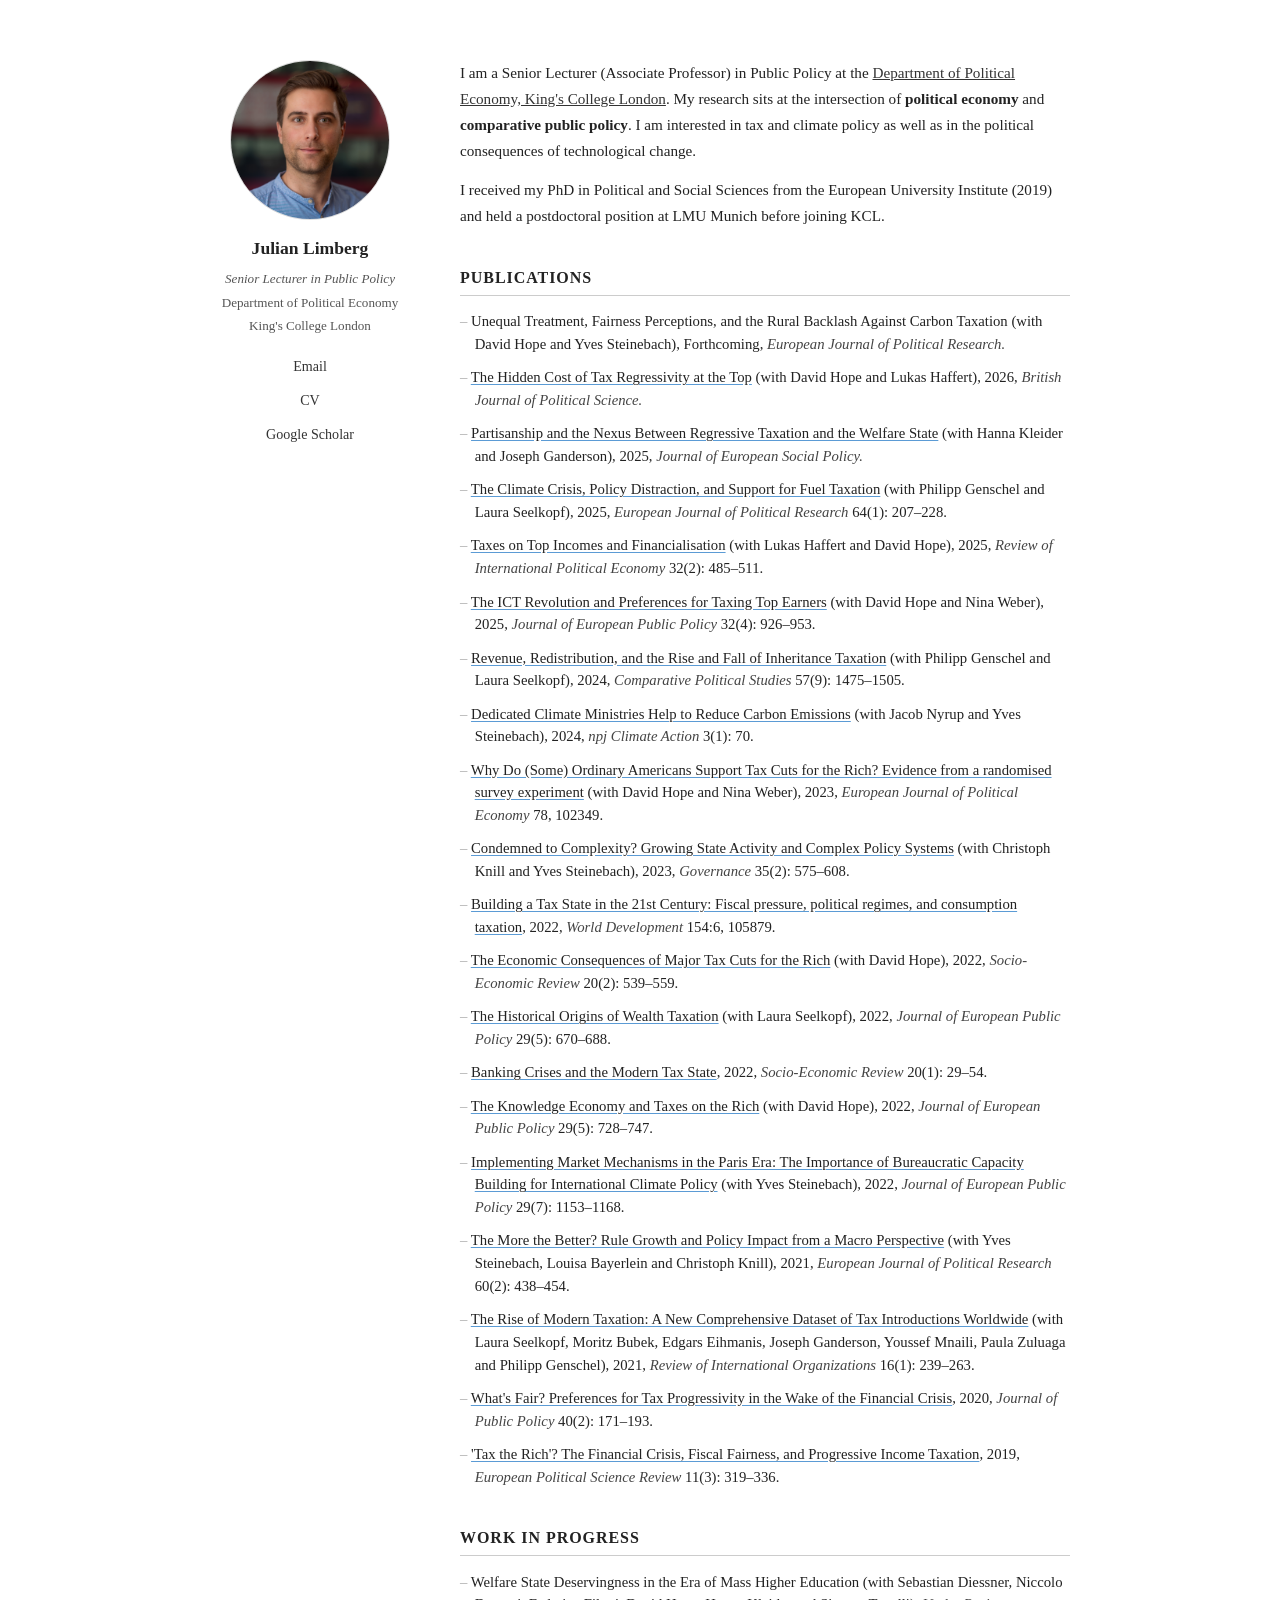
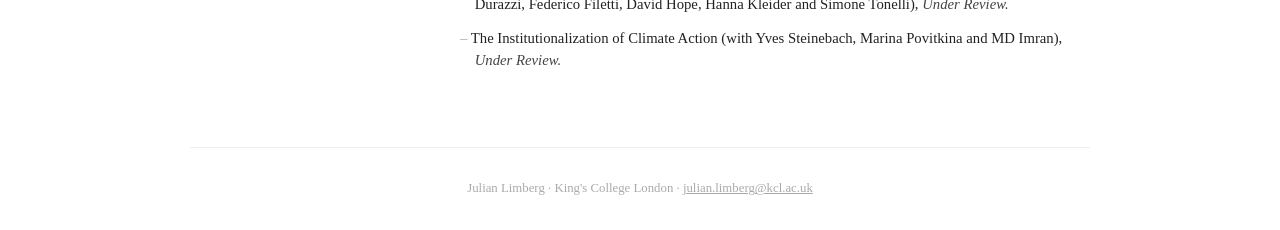
==== index.html @ 9c795adc "Initial commit" ====
<!DOCTYPE html>
<html lang="en">
<head>
  <meta charset="UTF-8" />
  <meta name="viewport" content="width=device-width, initial-scale=1.0" />
  <title>Julian Limberg</title>
  <link rel="stylesheet" href="style.css" />
</head>
<body>

  <div class="page">

    <!-- ===== LEFT COLUMN ===== -->
    <aside class="sidebar">
      <img
        src="Julian Limberg0628.JPG"
        alt="Julian Limberg"
        class="photo"
      />
      <h1>Julian Limberg</h1>
      <p class="position">Senior Lecturer in Public Policy</p>
      <p class="institution">Department of Political Economy<br>King's College London</p>

      <nav>
        <a href="mailto:julian.limberg@kcl.ac.uk">Email</a>
        <a href="Limberg_CV_2026_02.pdf">CV</a>
        <a href="https://scholar.google.com/scholar?q=Julian+Limberg" target="_blank">Google Scholar</a>
      </nav>
    </aside>

    <!-- ===== MAIN CONTENT ===== -->
    <main>

      <section id="about">
        <p>
          I am a Senior Lecturer (Associate Professor) in Public Policy at the
          <a href="https://www.kcl.ac.uk/political-economy" target="_blank">Department of Political Economy,
          King's College London</a>. My research sits at the intersection of
          <strong>political economy</strong> and <strong>comparative public policy</strong>. I am interested in tax and climate policy as well as in the political consequences of technological change.
        </p>
        <p>
          I received my PhD in Political and Social Sciences from the
          European University Institute (2019) and held a postdoctoral position at LMU Munich
          before joining KCL.
        </p>
      </section>

      <section id="publications">
        <h2>Publications</h2>

        <ul>
          <li>
            Unequal Treatment, Fairness Perceptions, and the Rural Backlash Against Carbon Taxation
            (with David Hope and Yves Steinebach), Forthcoming, <em>European Journal of Political Research.</em>
          </li>
          <li>
            <a href="https://doi.org/10.1017/S0007123425101269" target="_blank">The Hidden Cost of Tax Regressivity at the Top</a> (with David Hope and Lukas Haffert), 2026, <em>British Journal of Political Science.</em>
          </li>
          <li>
            <a href="https://doi.org/10.1177/09589287251396387" target="_blank">Partisanship and the Nexus Between Regressive Taxation and the Welfare State</a>
            (with Hanna Kleider and Joseph Ganderson), 2025, <em>Journal of European Social Policy.</em>
          </li>
          <li>
            <a href="https://doi.org/10.1111/1475-6765.12687" target="_blank">The Climate Crisis, Policy Distraction, and Support for Fuel Taxation</a>
            (with Philipp Genschel and Laura Seelkopf), 2025, <em>European Journal of Political Research</em> 64(1): 207–228.
          </li>
          <li>
            <a href="https://doi.org/10.1080/09692290.2024.2442698" target="_blank">Taxes on Top Incomes and Financialisation</a>
            (with Lukas Haffert and David Hope), 2025, <em>Review of International Political Economy</em> 32(2): 485–511.
          </li>
          <li>
            <a href="https://doi.org/10.1080/13501763.2024.2327536" target="_blank">The ICT Revolution and Preferences for Taxing Top Earners</a>
            (with David Hope and Nina Weber), 2025, <em>Journal of European Public Policy</em> 32(4): 926–953.
          </li>
          <li>
            <a href="https://doi.org/10.1177/00104140231194065" target="_blank">Revenue, Redistribution, and the Rise and Fall of Inheritance Taxation</a>
            (with Philipp Genschel and Laura Seelkopf), 2024, <em>Comparative Political Studies</em> 57(9): 1475–1505.
          </li>
          <li>
            <a href="https://doi.org/10.1038/s44168-024-00147-9" target="_blank">Dedicated Climate Ministries Help to Reduce Carbon Emissions</a>
            (with Jacob Nyrup and Yves Steinebach), 2024, <em>npj Climate Action</em> 3(1): 70.
          </li>
          <li>
            <a href="https://doi.org/10.1016/j.ejpoleco.2022.102349" target="_blank">Why Do (Some) Ordinary Americans Support Tax Cuts for the Rich? Evidence from a randomised survey experiment</a>
            (with David Hope and Nina Weber), 2023, <em>European Journal of Political Economy</em> 78, 102349.
          </li>
          <li>
            <a href="https://doi.org/10.1111/gove.12684" target="_blank">Condemned to Complexity? Growing State Activity and Complex Policy Systems</a>
            (with Christoph Knill and Yves Steinebach), 2023, <em>Governance</em> 35(2): 575–608.
          </li>
          <li>
            <a href="https://doi.org/10.1016/j.worlddev.2022.105879" target="_blank">Building a Tax State in the 21st Century: Fiscal pressure, political regimes, and consumption taxation</a>, 2022, <em>World Development</em> 154:6, 105879.
          </li>
          <li>
            <a href="https://doi.org/10.1093/ser/mwab061" target="_blank">The Economic Consequences of Major Tax Cuts for the Rich</a>
            (with David Hope), 2022, <em>Socio-Economic Review</em> 20(2): 539–559.
          </li>
          <li>
            <a href="https://doi.org/10.1080/13501763.2021.1992486" target="_blank">The Historical Origins of Wealth Taxation</a>
            (with Laura Seelkopf), 2022, <em>Journal of European Public Policy</em> 29(5): 670–688.
          </li>
          <li>
            <a href="https://doi.org/10.1093/ser/mwz055" target="_blank">Banking Crises and the Modern Tax State</a>, 2022, <em>Socio-Economic Review</em> 20(1): 29–54.
          </li>
          <li>
            <a href="https://doi.org/10.1080/13501763.2021.1992483" target="_blank">The Knowledge Economy and Taxes on the Rich</a>
            (with David Hope), 2022, <em>Journal of European Public Policy</em> 29(5): 728–747.
          </li>
          <li>
            <a href="https://doi.org/10.1080/13501763.2021.1925330" target="_blank">Implementing Market Mechanisms in the Paris Era: The Importance of Bureaucratic Capacity Building for International Climate Policy</a>
            (with Yves Steinebach), 2022, <em>Journal of European Public Policy</em> 29(7): 1153–1168.
          </li>
          <li>
            <a href="https://doi.org/10.1111/1475-6765.12406" target="_blank">The More the Better? Rule Growth and Policy Impact from a Macro Perspective</a>
            (with Yves Steinebach, Louisa Bayerlein and Christoph Knill), 2021, <em>European Journal of Political Research</em> 60(2): 438–454.
          </li>
          <li>
            <a href="https://doi.org/10.1007/s11558-019-09359-9" target="_blank">The Rise of Modern Taxation: A New Comprehensive Dataset of Tax Introductions Worldwide</a>
            (with Laura Seelkopf, Moritz Bubek, Edgars Eihmanis, Joseph Ganderson, Youssef Mnaili, Paula Zuluaga and Philipp Genschel), 2021, <em>Review of International Organizations</em> 16(1): 239–263.
          </li>
          <li>
            <a href="https://doi.org/10.1017/S0143814X18000430" target="_blank">What's Fair? Preferences for Tax Progressivity in the Wake of the Financial Crisis</a>, 2020, <em>Journal of Public Policy</em> 40(2): 171–193.
          </li>
          <li>
            <a href="https://doi.org/10.1017/S1755773919000183" target="_blank">'Tax the Rich'? The Financial Crisis, Fiscal Fairness, and Progressive Income Taxation</a>, 2019, <em>European Political Science Review</em> 11(3): 319–336.
          </li>
        </ul>
      </section>

      <section id="working-papers">
        <h2>Work in Progress</h2>
        <ul>
          <li>
            Welfare State Deservingness in the Era of Mass Higher Education
            (with Sebastian Diessner, Niccolo Durazzi, Federico Filetti, David Hope, Hanna Kleider and Simone Tonelli), <em>Under Review.</em>
          </li>
          <li>
            The Institutionalization of Climate Action
            (with Yves Steinebach, Marina Povitkina and MD Imran), <em>Under Review.</em>
          </li>
        </ul>
      </section>

    </main>
  </div>

  <footer>
    <p>Julian Limberg &middot; King's College London &middot;
      <a href="mailto:julian.limberg@kcl.ac.uk">julian.limberg@kcl.ac.uk</a>
    </p>
  </footer>

</body>
</html>
---- style.css ----
/* =====================================================
   Julian Limberg – Simple Academic Website
   ===================================================== */

* { box-sizing: border-box; margin: 0; padding: 0; }

body {
  font-family: Georgia, 'Times New Roman', serif;
  font-size: 15px;
  line-height: 1.7;
  color: #222;
  background: #fff;
}

a { color: #333; text-decoration: underline; }
a:hover { color: #000; }

/* ---- Two-column layout ---- */
.page {
  display: flex;
  align-items: flex-start;
  max-width: 900px;
  margin: 60px auto 40px;
  padding: 0 20px;
  gap: 50px;
}

/* ---- Sidebar (left) ---- */
.sidebar {
  width: 200px;
  flex-shrink: 0;
  position: sticky;
  top: 40px;
  text-align: center;
}

.photo {
  width: 160px;
  height: 160px;
  object-fit: cover;
  object-position: center 30%;
  border-radius: 50%;
  display: block;
  margin: 0 auto 14px;
  border: 1px solid #ddd;
}

.sidebar h1 {
  font-size: 1.1rem;
  font-weight: bold;
  margin-bottom: 4px;
}

.position {
  font-size: 0.82rem;
  color: #555;
  margin-bottom: 2px;
  font-style: italic;
}

.institution {
  font-size: 0.82rem;
  color: #555;
  margin-bottom: 16px;
}

.sidebar nav {
  display: flex;
  flex-direction: column;
  gap: 5px;
  margin-top: 12px;
}

.sidebar nav a {
  font-size: 0.88rem;
  color: #333;
  text-decoration: none;
  padding: 2px 0;
  border-bottom: 1px solid transparent;
}

.sidebar nav a:hover {
  border-bottom-color: #333;
}

/* ---- Main content (right) ---- */
main {
  flex: 1;
  min-width: 0;
}

section {
  margin-bottom: 2.2rem;
}

section p {
  margin-bottom: 0.85rem;
  font-size: 0.95rem;
}

h2 {
  font-size: 1rem;
  font-weight: bold;
  text-transform: uppercase;
  letter-spacing: 0.06em;
  border-bottom: 1px solid #ccc;
  padding-bottom: 4px;
  margin-bottom: 0.9rem;
  color: #222;
}

ul {
  list-style: none;
  padding: 0;
  display: flex;
  flex-direction: column;
  gap: 0.65rem;
}

li {
  font-size: 0.92rem;
  line-height: 1.55;
  padding-left: 1em;
  text-indent: -1em;
}

li::before {
  content: "–  ";
  color: #aaa;
}

em { font-style: italic; color: #444; }
strong { font-weight: bold; }

/* ---- Publication / WIP links ---- */
#publications a, #working-papers a {
  color: inherit;
  text-decoration: underline;
  text-decoration-color: #5b9bd5;
  text-underline-offset: 2px;
}
#publications a:hover, #working-papers a:hover {
  text-decoration: none;
}

/* ---- Footer ---- */
footer {
  text-align: center;
  font-size: 0.8rem;
  color: #aaa;
  padding: 30px 20px;
  border-top: 1px solid #eee;
  max-width: 900px;
  margin: 0 auto;
}

footer a { color: #aaa; }
footer a:hover { color: #555; }

/* ---- Responsive ---- */
@media (max-width: 640px) {
  .page {
    flex-direction: column;
    margin-top: 30px;
    gap: 30px;
  }
  .sidebar {
    width: 100%;
    position: static;
  }
  .photo {
    width: 130px;
    height: 130px;
  }
}
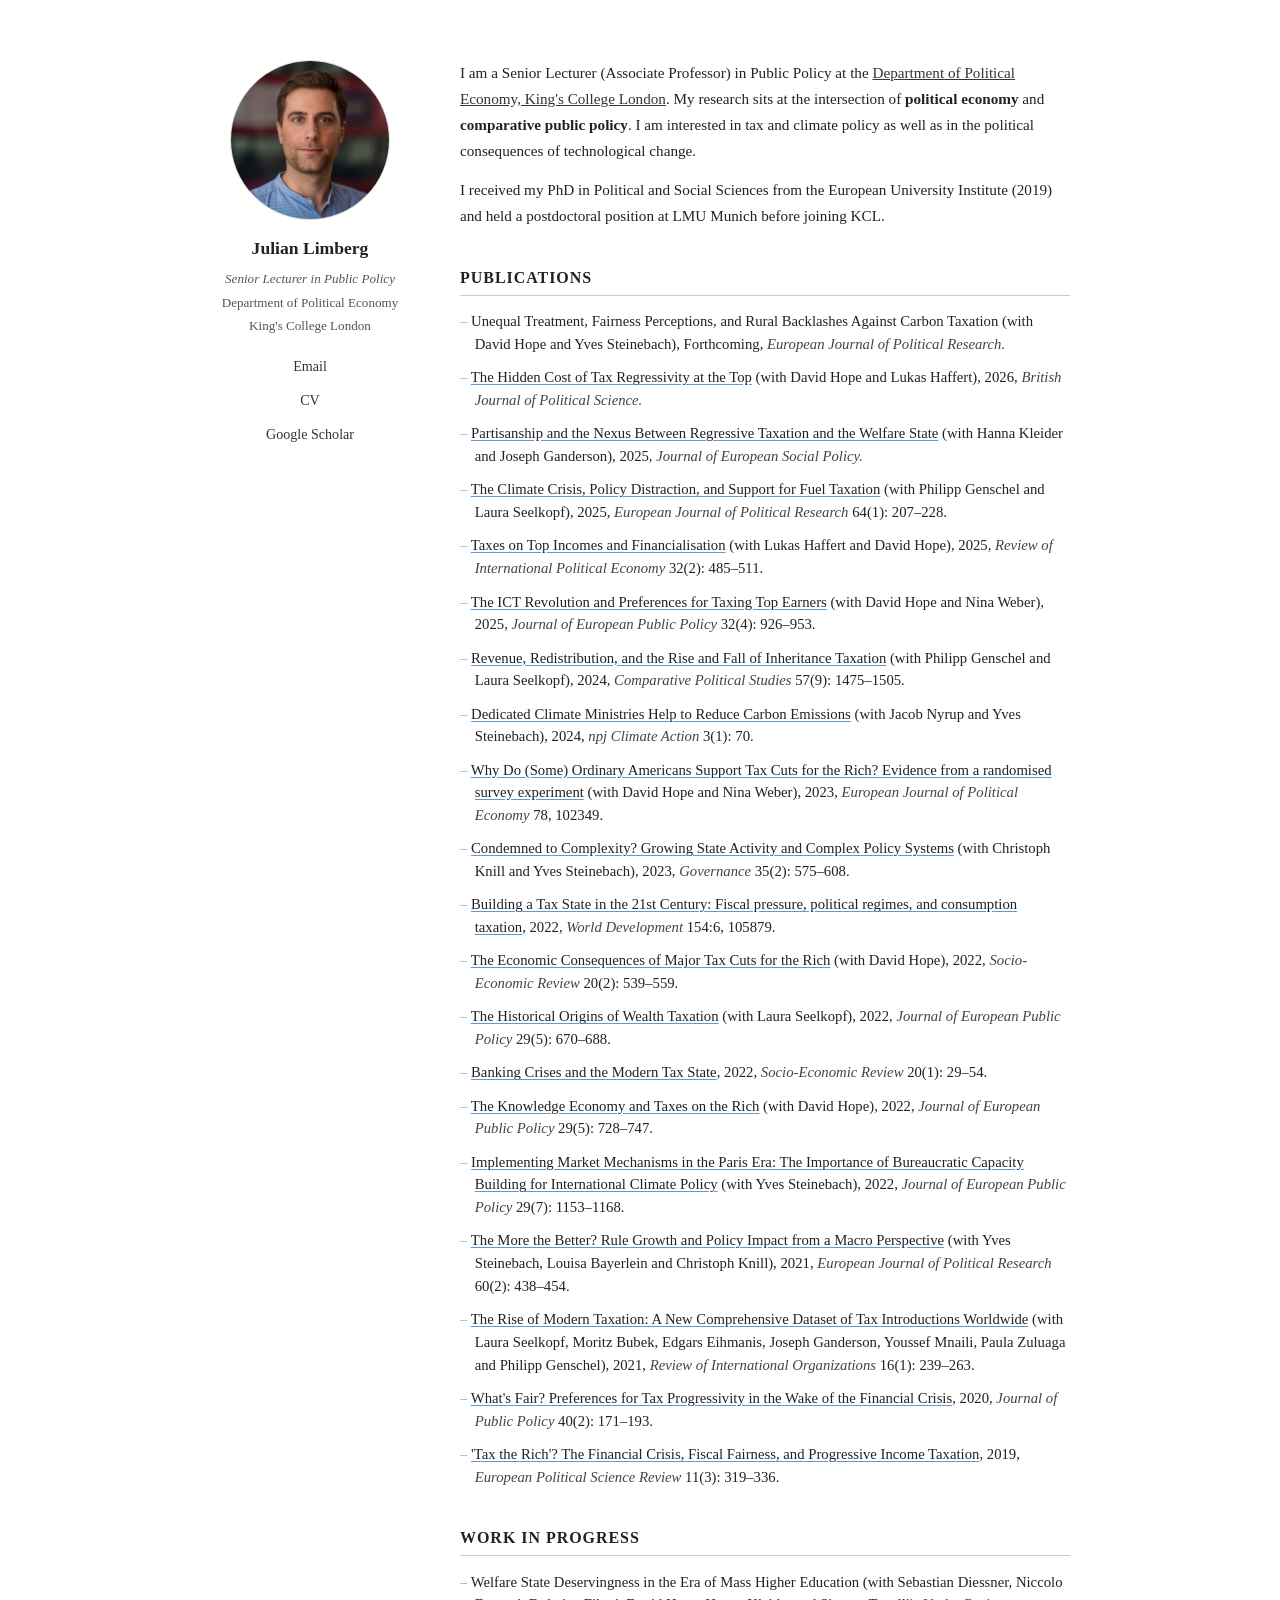
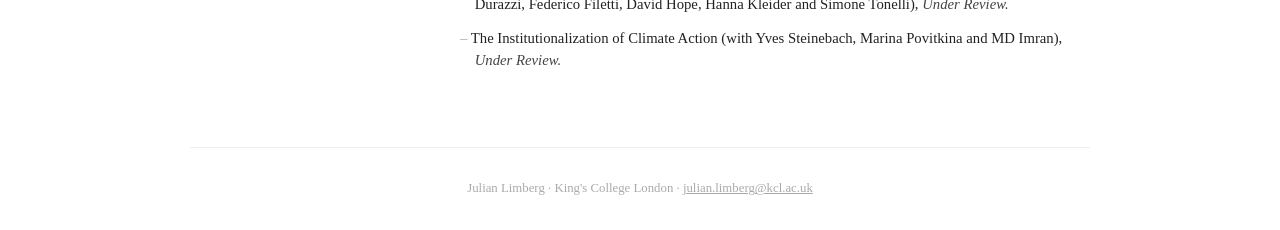
==== commit 5d6232e3: "Update website" ====
--- a/index.html
+++ b/index.html
@@ -50,7 +50,7 @@
 
         <ul>
           <li>
-            Unequal Treatment, Fairness Perceptions, and the Rural Backlash Against Carbon Taxation
+            Unequal Treatment, Fairness Perceptions, and Rural Backlashes Against Carbon Taxation
             (with David Hope and Yves Steinebach), Forthcoming, <em>European Journal of Political Research.</em>
           </li>
           <li>
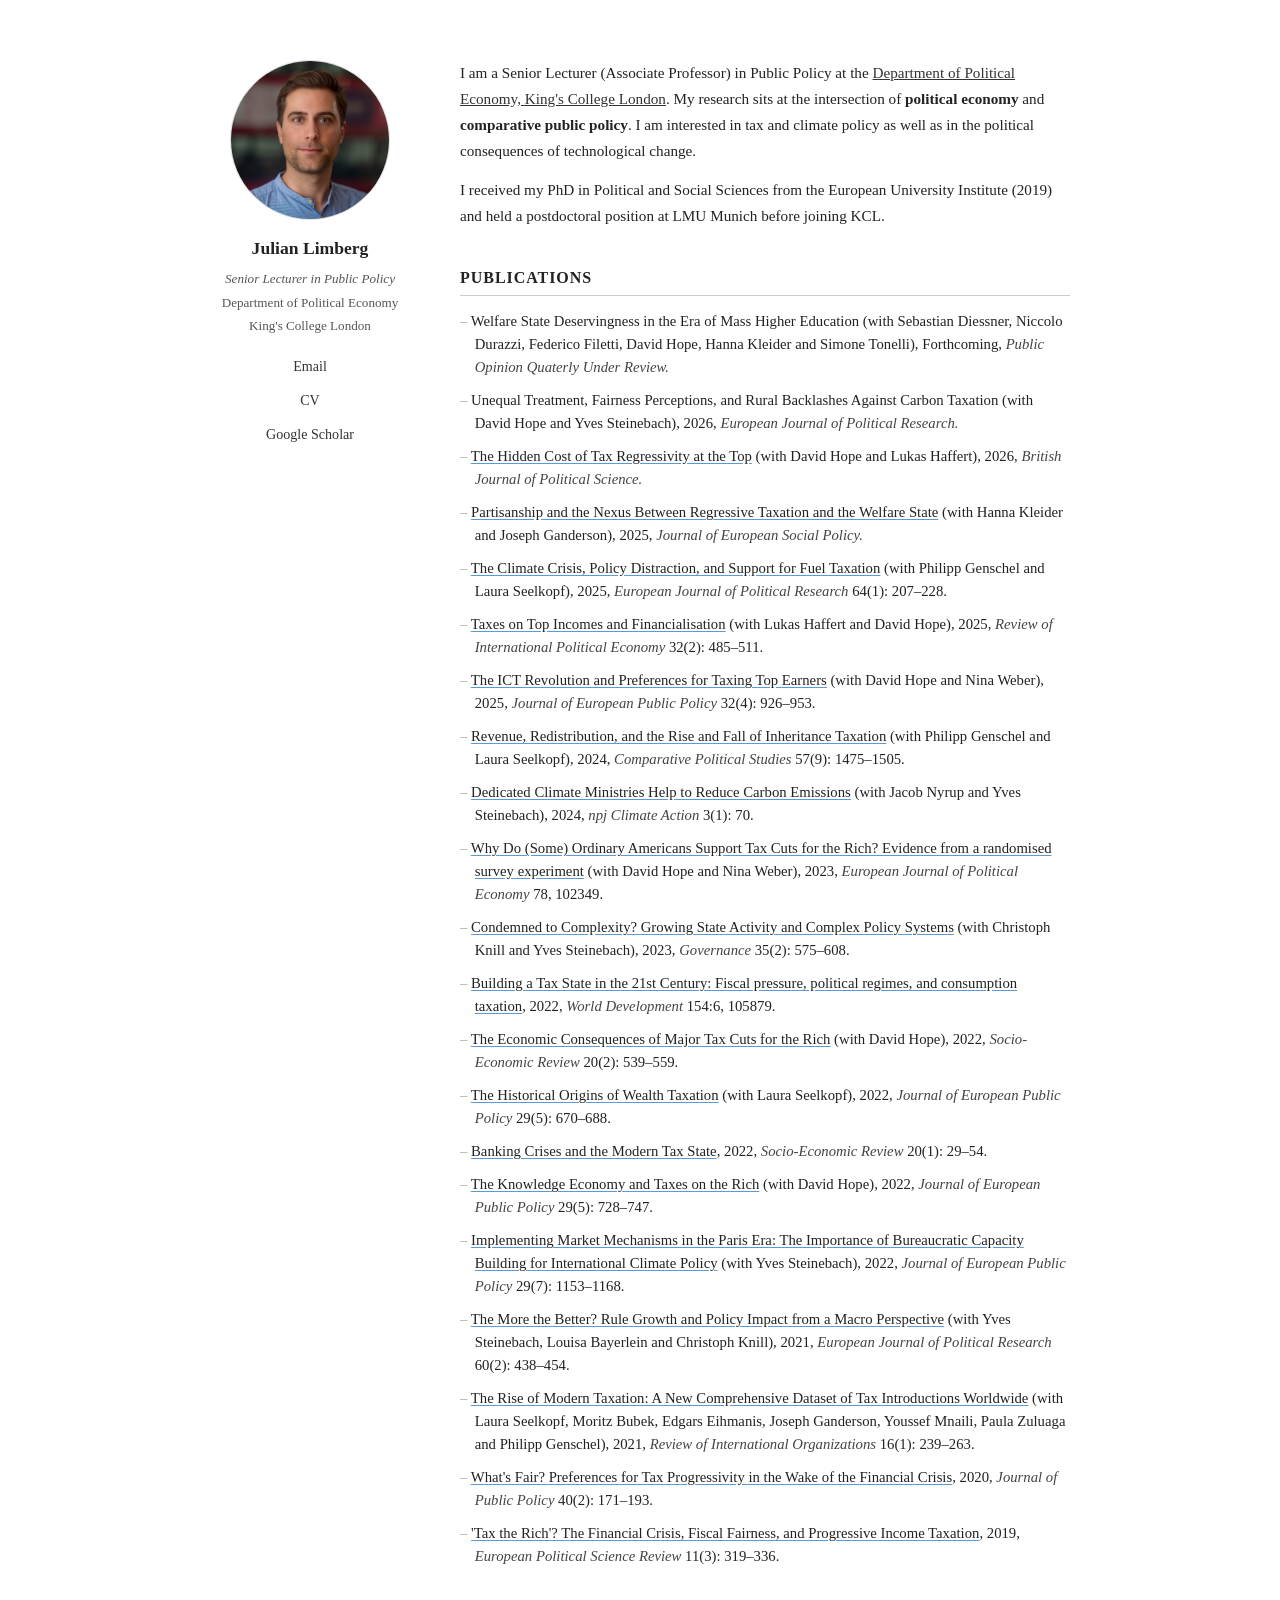
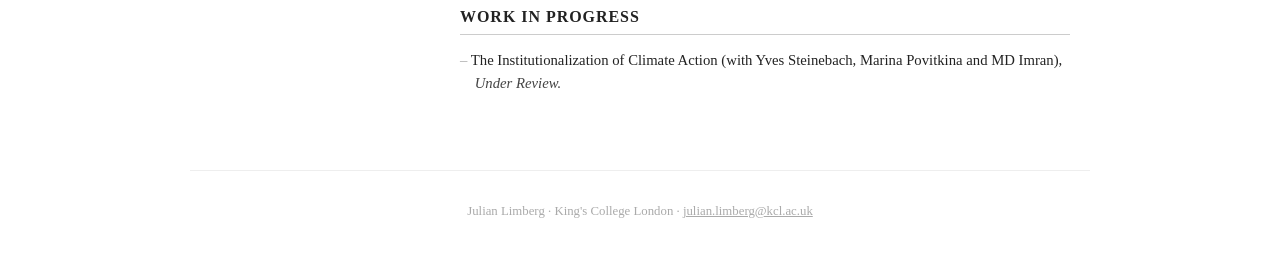
==== commit f32416e4: "Update CV and publications Co-Authored-By: Claude Opus 4.7 (1M context) <noreply@anthropic.com>" ====
--- a/index.html
+++ b/index.html
@@ -23,8 +23,8 @@
 
       <nav>
         <a href="mailto:julian.limberg@kcl.ac.uk">Email</a>
-        <a href="Limberg_CV_2026_02.pdf">CV</a>
-        <a href="https://scholar.google.com/scholar?q=Julian+Limberg" target="_blank">Google Scholar</a>
+        <a href="Limberg_CV_2026_05.pdf">CV</a>
+        <a href="https://scholar.google.com/citations?user=rmLYTsMAAAAJ&hl=de" target="_blank">Google Scholar</a>
       </nav>
     </aside>
 
@@ -50,8 +50,12 @@
 
         <ul>
           <li>
+            Welfare State Deservingness in the Era of Mass Higher Education
+            (with Sebastian Diessner, Niccolo Durazzi, Federico Filetti, David Hope, Hanna Kleider and Simone Tonelli), Forthcoming, <em>Public Opinion Quaterly Under Review.</em>
+          </li>
+          <li>
             Unequal Treatment, Fairness Perceptions, and Rural Backlashes Against Carbon Taxation
-            (with David Hope and Yves Steinebach), Forthcoming, <em>European Journal of Political Research.</em>
+            (with David Hope and Yves Steinebach), 2026, <em>European Journal of Political Research.</em>
           </li>
           <li>
             <a href="https://doi.org/10.1017/S0007123425101269" target="_blank">The Hidden Cost of Tax Regressivity at the Top</a> (with David Hope and Lukas Haffert), 2026, <em>British Journal of Political Science.</em>
@@ -131,10 +135,6 @@
         <h2>Work in Progress</h2>
         <ul>
           <li>
-            Welfare State Deservingness in the Era of Mass Higher Education
-            (with Sebastian Diessner, Niccolo Durazzi, Federico Filetti, David Hope, Hanna Kleider and Simone Tonelli), <em>Under Review.</em>
-          </li>
-          <li>
             The Institutionalization of Climate Action
             (with Yves Steinebach, Marina Povitkina and MD Imran), <em>Under Review.</em>
           </li>
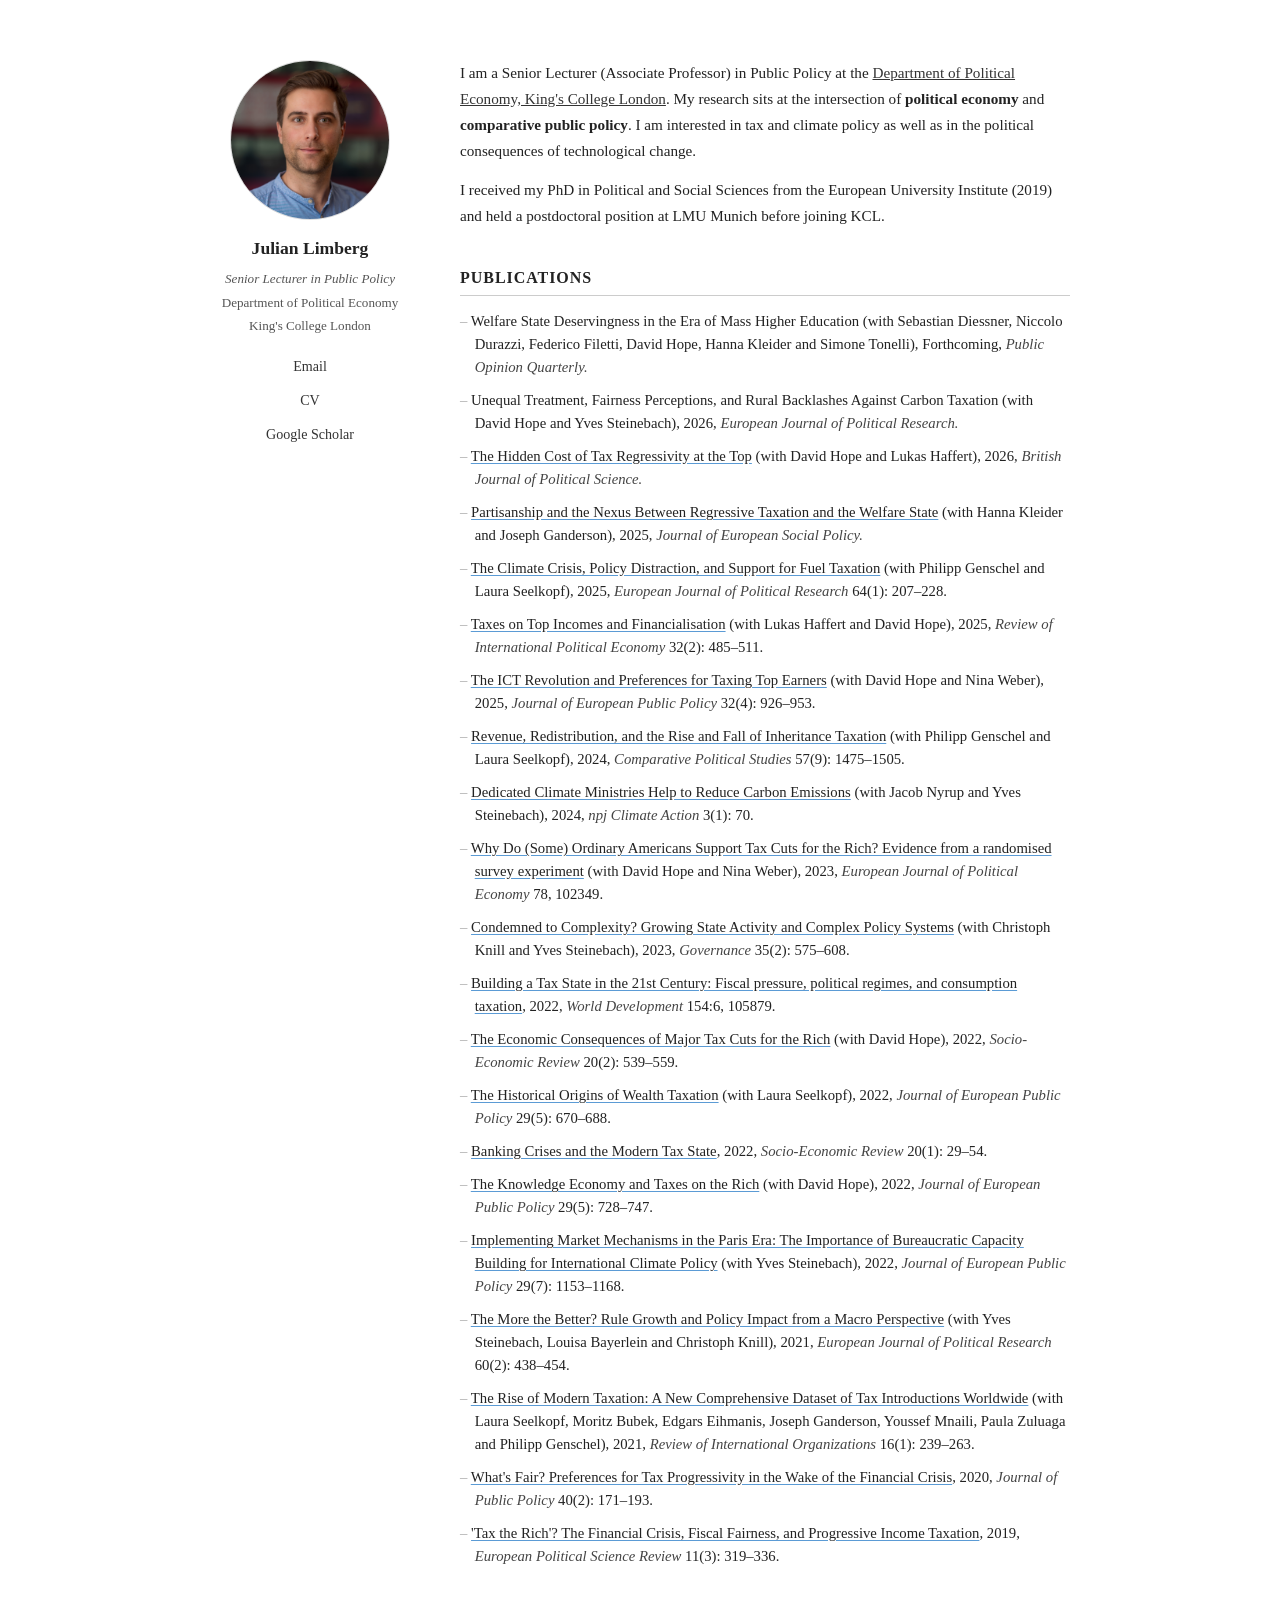
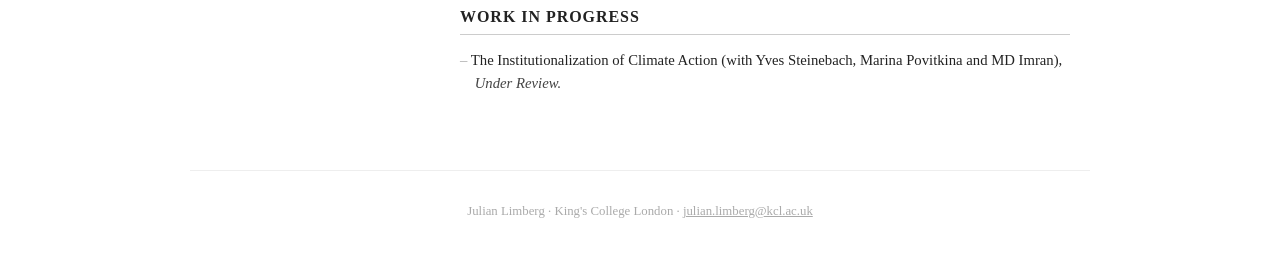
==== commit bf45d497: "Fix typo in Public Opinion Quarterly publication entry Co-Authored-By: Claude Opus 4.7 (1M context) " ====
--- a/index.html
+++ b/index.html
@@ -51,7 +51,7 @@
         <ul>
           <li>
             Welfare State Deservingness in the Era of Mass Higher Education
-            (with Sebastian Diessner, Niccolo Durazzi, Federico Filetti, David Hope, Hanna Kleider and Simone Tonelli), Forthcoming, <em>Public Opinion Quaterly Under Review.</em>
+            (with Sebastian Diessner, Niccolo Durazzi, Federico Filetti, David Hope, Hanna Kleider and Simone Tonelli), Forthcoming, <em>Public Opinion Quarterly.</em>
           </li>
           <li>
             Unequal Treatment, Fairness Perceptions, and Rural Backlashes Against Carbon Taxation
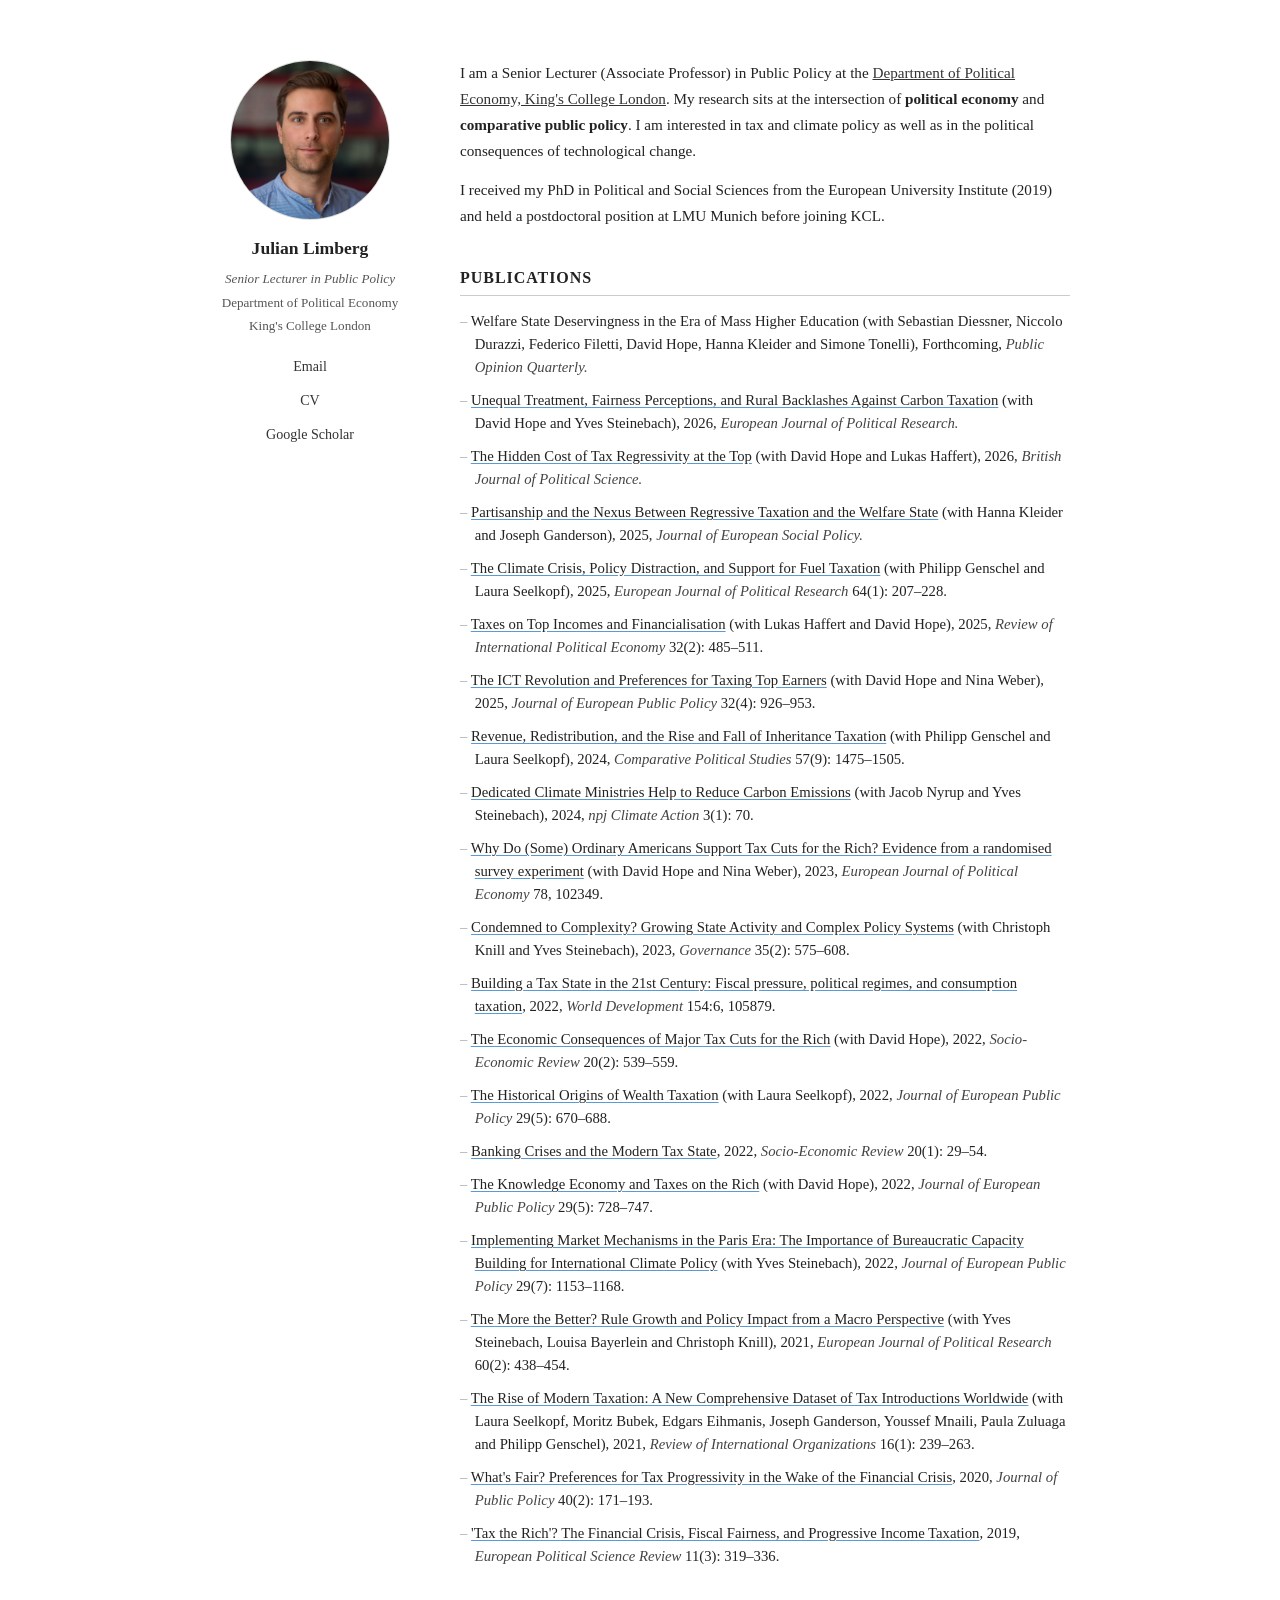
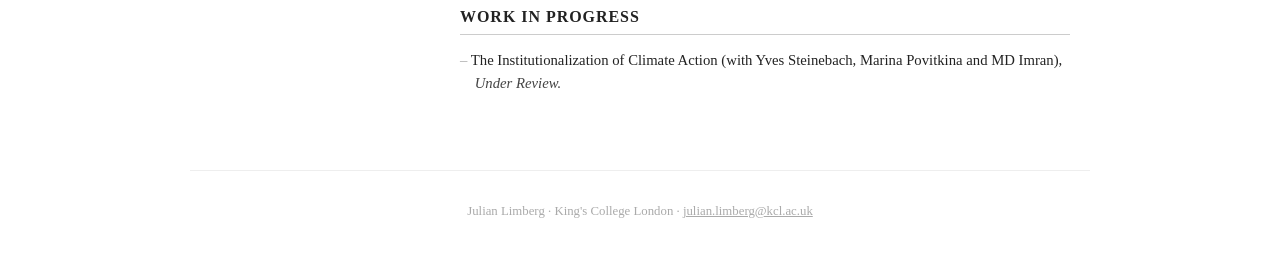
==== commit dad928f7: "Add DOI link to Carbon Taxation publication entry Co-Authored-By: Claude Opus 4.7 (1M context) <nore" ====
--- a/index.html
+++ b/index.html
@@ -3,7 +3,28 @@
 <head>
   <meta charset="UTF-8" />
   <meta name="viewport" content="width=device-width, initial-scale=1.0" />
+  <meta name="google-site-verification" content="sO87vjkY9GkeBwfMhJI6XepPS-3m51NPbGXF6xJTbys" />
   <title>Julian Limberg</title>
+  <meta name="description" content="Julian Limberg is a Senior Lecturer (Associate Professor) in Public Policy at the Department of Political Economy, King's College London. His research sits at the intersection of political economy and comparative public policy, focusing on tax and climate policy and the political consequences of technological change." />
+  <meta name="author" content="Julian Limberg" />
+  <meta name="keywords" content="Julian Limberg, King's College London, KCL, political economy, public policy, tax policy, climate policy, comparative politics" />
+  <link rel="canonical" href="https://julian-limberg.github.io/" />
+
+  <!-- Open Graph / Facebook / LinkedIn -->
+  <meta property="og:type" content="profile" />
+  <meta property="og:title" content="Julian Limberg" />
+  <meta property="og:description" content="Senior Lecturer in Public Policy at the Department of Political Economy, King's College London. Research on political economy, tax policy, and climate policy." />
+  <meta property="og:url" content="https://julian-limberg.github.io/" />
+  <meta property="og:image" content="https://julian-limberg.github.io/Julian%20Limberg0628.JPG" />
+  <meta property="profile:first_name" content="Julian" />
+  <meta property="profile:last_name" content="Limberg" />
+
+  <!-- Twitter Card -->
+  <meta name="twitter:card" content="summary" />
+  <meta name="twitter:title" content="Julian Limberg" />
+  <meta name="twitter:description" content="Senior Lecturer in Public Policy at the Department of Political Economy, King's College London. Research on political economy, tax policy, and climate policy." />
+  <meta name="twitter:image" content="https://julian-limberg.github.io/Julian%20Limberg0628.JPG" />
+
   <link rel="stylesheet" href="style.css" />
 </head>
 <body>
@@ -54,7 +75,7 @@
             (with Sebastian Diessner, Niccolo Durazzi, Federico Filetti, David Hope, Hanna Kleider and Simone Tonelli), Forthcoming, <em>Public Opinion Quarterly.</em>
           </li>
           <li>
-            Unequal Treatment, Fairness Perceptions, and Rural Backlashes Against Carbon Taxation
+            <a href="https://doi.org/10.1017/S1475676526101054" target="_blank">Unequal Treatment, Fairness Perceptions, and Rural Backlashes Against Carbon Taxation</a>
             (with David Hope and Yves Steinebach), 2026, <em>European Journal of Political Research.</em>
           </li>
           <li>
